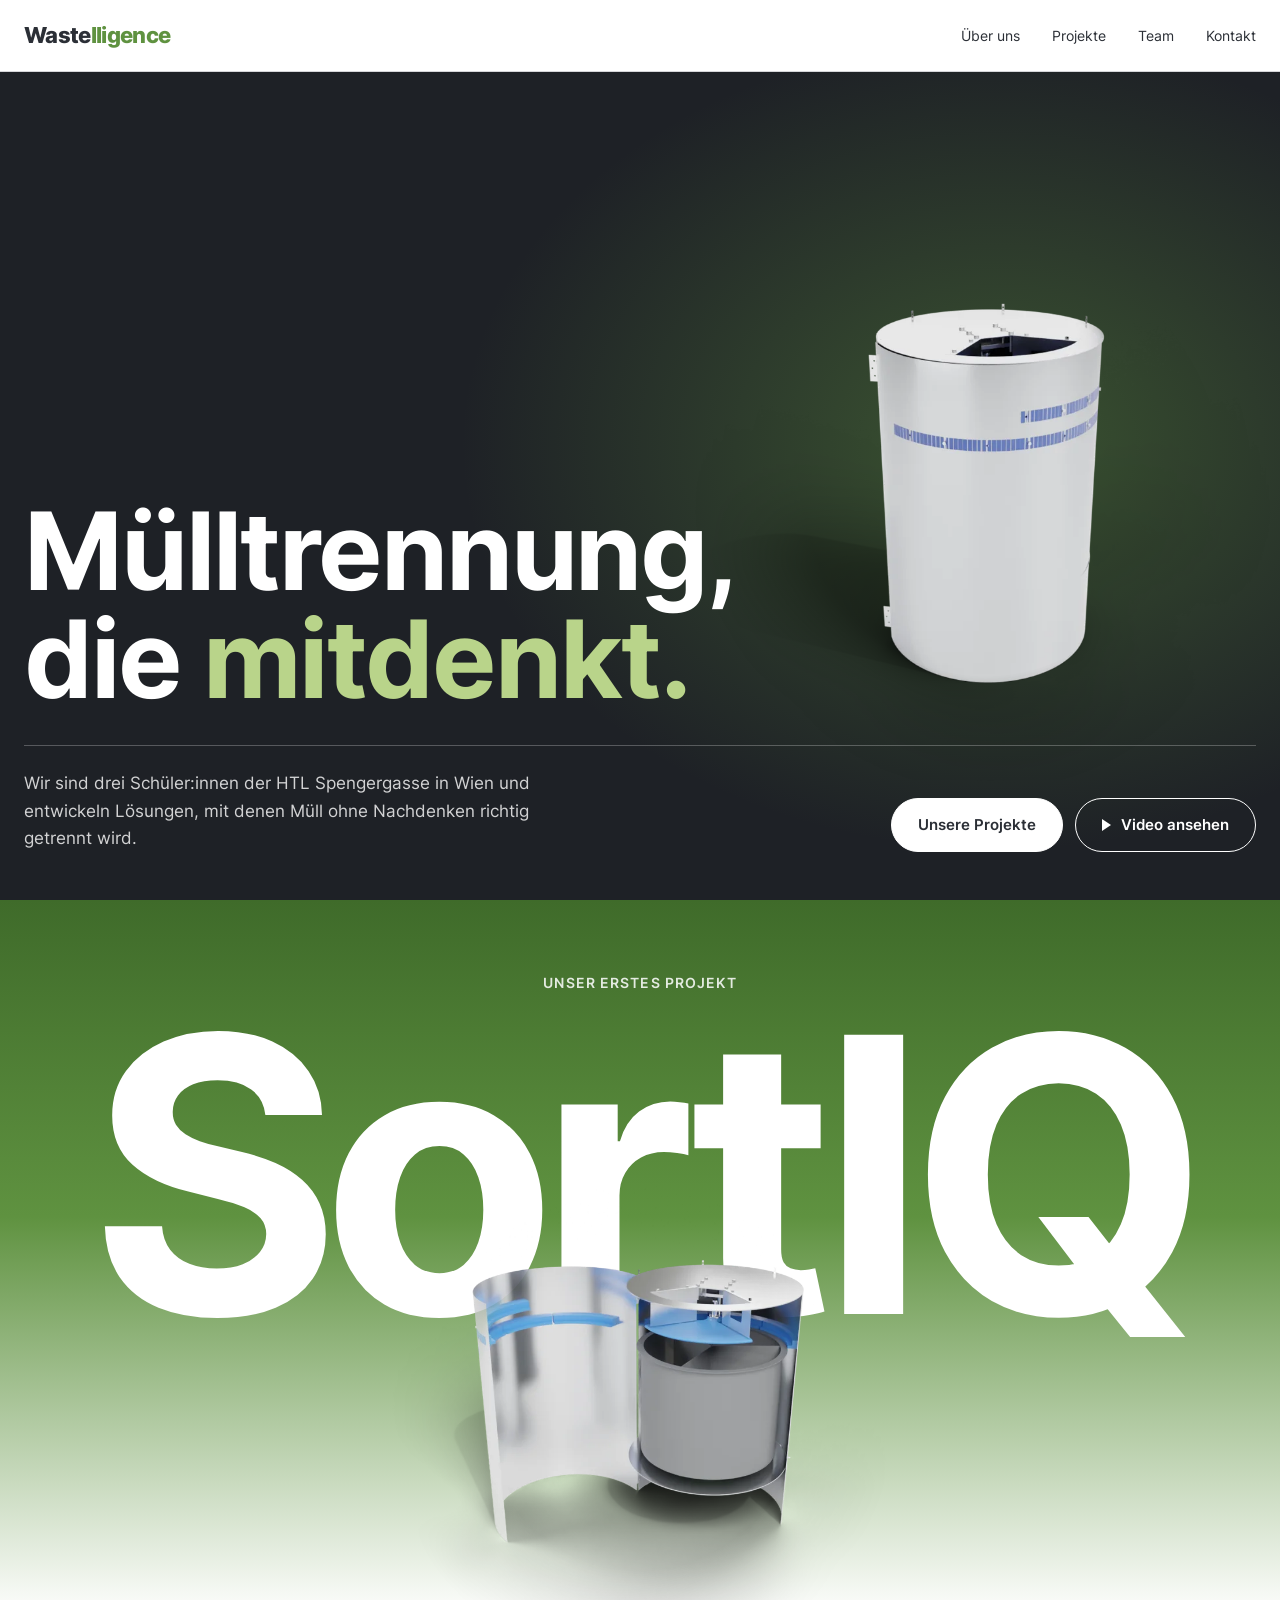
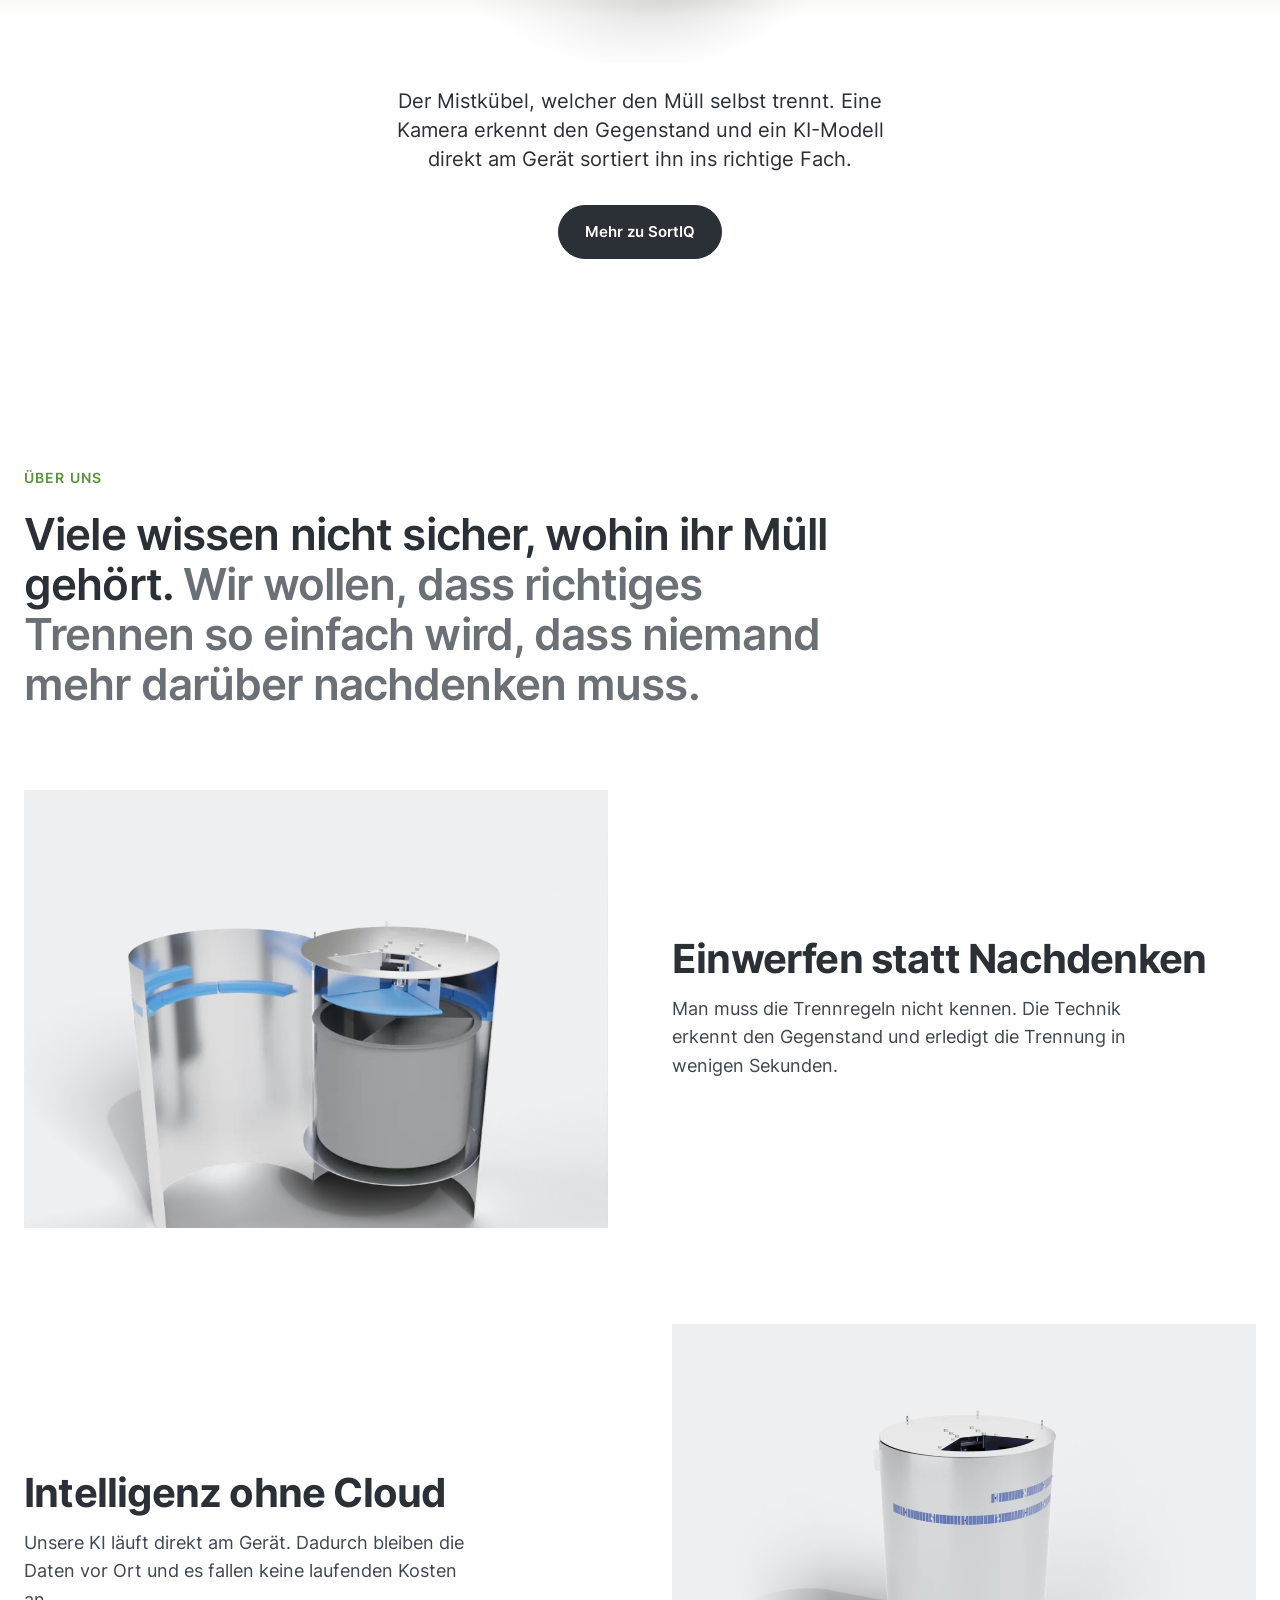
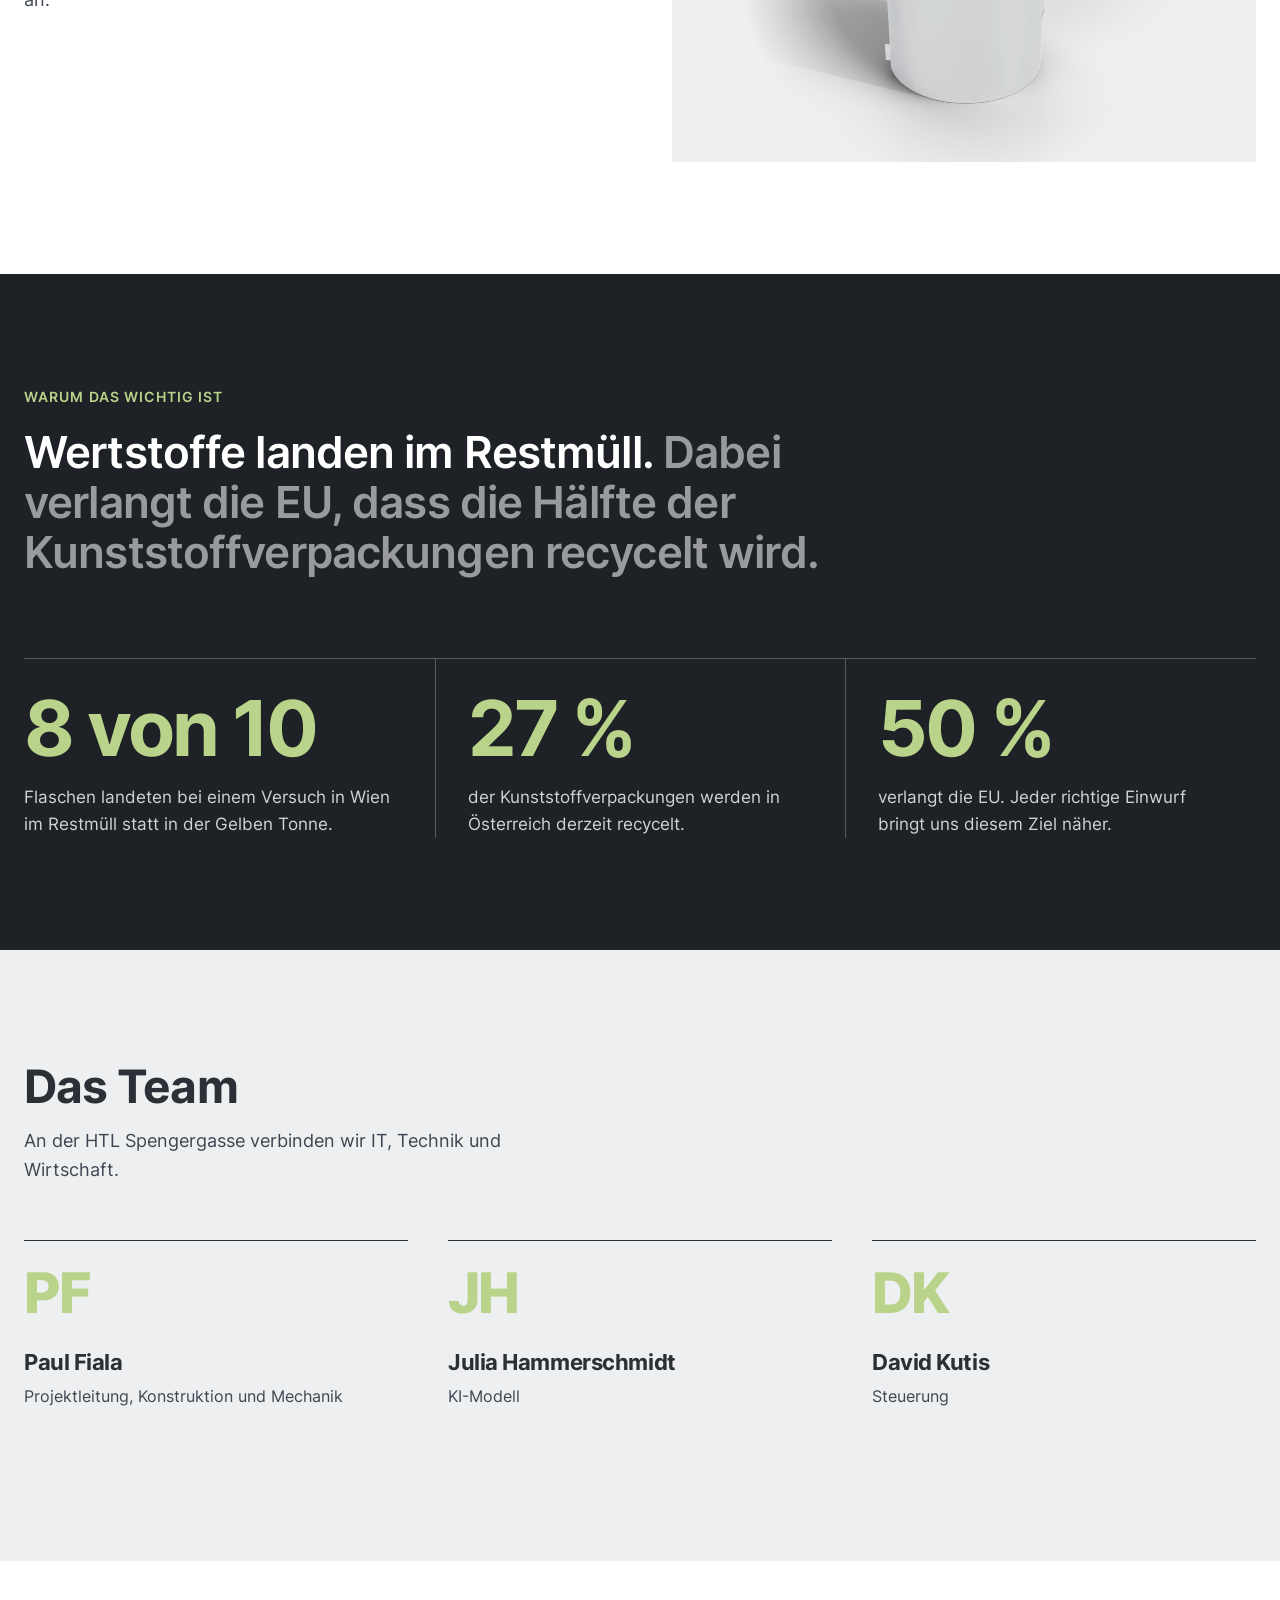
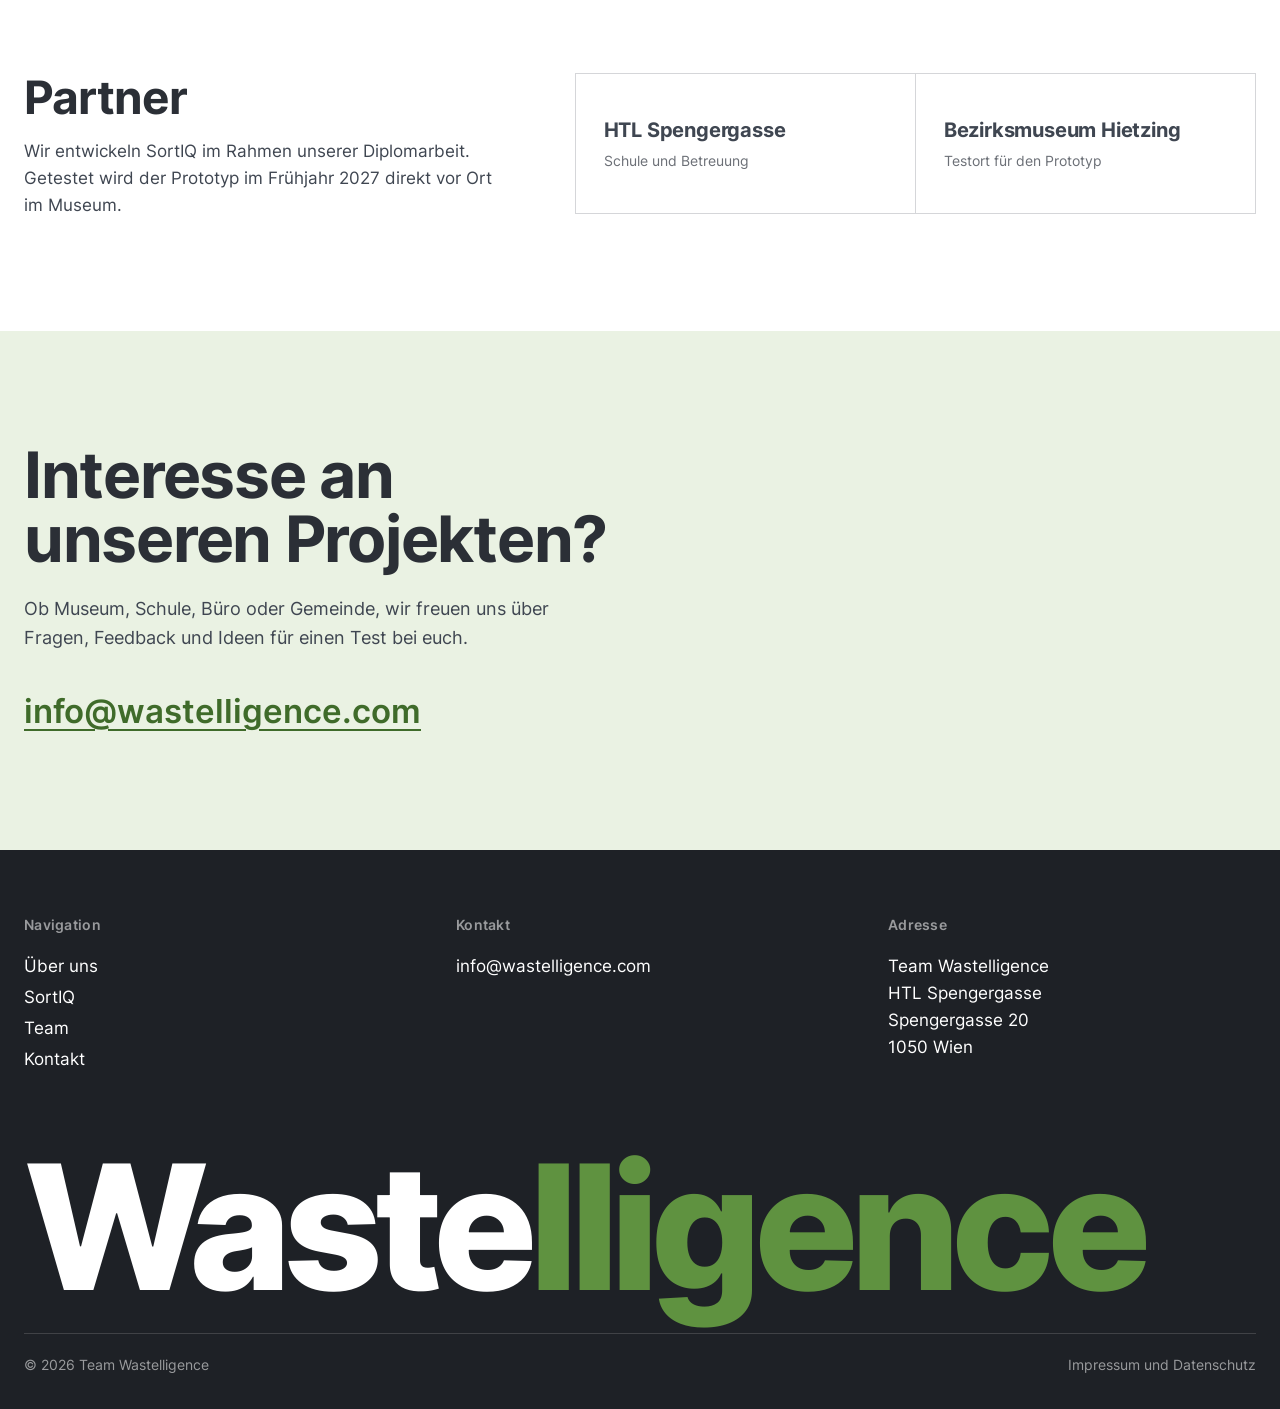
==== index.html @ 50bd589d "Webseite von Team Wastelligence" ====
<!doctype html>
<html lang="de-AT">
  <head>
    <meta charset="utf-8" />
    <meta name="viewport" content="width=device-width, initial-scale=1" />
    <title>Wastelligence – KI-unterstützte Mülltrennung aus Wien</title>
    <meta
      name="description"
      content="Team Wastelligence von der HTL Spengergasse in Wien entwickelt Lösungen, mit denen Müll ohne Nachdenken richtig getrennt wird. Unser erstes Projekt ist SortIQ, ein Mistkübel, welcher den Müll mit KI selbst trennt."
    />
    <link rel="canonical" href="https://wastelligence.com/" />
    <meta property="og:type" content="website" />
    <meta property="og:locale" content="de_AT" />
    <meta property="og:site_name" content="Wastelligence" />
    <meta property="og:url" content="https://wastelligence.com/" />
    <meta property="og:title" content="Wastelligence – Mülltrennung, die mitdenkt" />
    <meta
      property="og:description"
      content="Drei Schüler:innen der HTL Spengergasse entwickeln Lösungen für einfachere Mülltrennung."
    />
    <meta property="og:image" content="https://wastelligence.com/assets/sortiq-vorschau.jpg" />
    <meta name="twitter:card" content="summary_large_image" />
    <link rel="icon" href="assets/favicon-wastelligence.svg" type="image/svg+xml" />
    <link rel="apple-touch-icon" href="assets/apple-touch-icon.png" />
    <script type="application/ld+json">
      {
        "@context": "https://schema.org",
        "@graph": [
          {
            "@type": "Organization",
            "@id": "https://wastelligence.com/#organisation",
            "name": "Wastelligence",
            "alternateName": "Team Wastelligence",
            "url": "https://wastelligence.com/",
            "logo": "https://wastelligence.com/assets/wastelligence-logo.png",
            "email": "info@wastelligence.com",
            "description": "Team der HTL Spengergasse in Wien, das Lösungen für einfachere Mülltrennung entwickelt.",
            "member": [
              { "@type": "Person", "name": "Paul Fiala" },
              { "@type": "Person", "name": "Julia Hammerschmidt" },
              { "@type": "Person", "name": "David Kutis" }
            ],
            "parentOrganization": {
              "@type": "HighSchool",
              "name": "HTL Spengergasse",
              "address": {
                "@type": "PostalAddress",
                "streetAddress": "Spengergasse 20",
                "postalCode": "1050",
                "addressLocality": "Wien",
                "addressCountry": "AT"
              }
            }
          },
          {
            "@type": "WebSite",
            "@id": "https://wastelligence.com/#website",
            "url": "https://wastelligence.com/",
            "name": "Wastelligence",
            "inLanguage": "de-AT",
            "publisher": { "@id": "https://wastelligence.com/#organisation" }
          }
        ]
      }
    </script>
    <link rel="preload" href="assets/fonts/inter-latin-wght.woff2" as="font" type="font/woff2" crossorigin />
    <link rel="stylesheet" href="style.css" />
  </head>
  <body>
    <header class="kopf">
      <nav aria-label="Hauptnavigation">
        <a class="brand" href="index.html">Waste<span>lligence</span></a>
        <ul class="menue">
          <li><a href="index.html#ueber-uns">Über uns</a></li>
          <li class="has-sub">
            <a href="index.html#projekte">Projekte</a>
            <ul class="sub">
              <li><a href="sortiq.html">SortIQ</a></li>
            </ul>
          </li>
          <li><a href="index.html#team">Team</a></li>
          <li><a href="#kontakt">Kontakt</a></li>
        </ul>
      </nav>
    </header>

    <main>
      <section class="buehne">
        <img
          class="buehne-bild"
          src="assets/sortiq-geschlossen.webp"
          alt="Rendering von SortIQ, ein zylindrischer Mistkübel aus Blech"
          width="900"
          height="900"
        />
        <div class="buehne-inhalt">
          <h1>Mülltrennung, die <span>mitdenkt.</span></h1>
          <div class="buehne-fuss">
            <p>Wir sind drei Schüler:innen der HTL Spengergasse in Wien und entwickeln Lösungen, mit denen Müll ohne Nachdenken richtig getrennt wird.</p>
            <div class="aktionen">
              <a class="btn btn-hell" href="#projekte">Unsere Projekte</a>
              <a class="btn btn-rand" href="sortiq.html#video"><span class="play"></span>Video ansehen</a>
            </div>
          </div>
        </div>
      </section>

      <section id="projekte" class="produkt">
        <p class="produkt-label">Unser erstes Projekt</p>
        <h2 class="produkt-name">SortIQ</h2>
        <img
          class="produkt-bild"
          src="assets/sortiq-offen.webp"
          alt="Aufgeschnittenes Rendering von SortIQ mit drehbarem Behälter und Einwurfkammer"
          width="900"
          height="900"
          loading="lazy"
        />
        <p class="produkt-text">Der Mistkübel, welcher den Müll selbst trennt. Eine Kamera erkennt den Gegenstand und ein KI-Modell direkt am Gerät sortiert ihn ins richtige Fach.</p>
        <div class="aktionen">
          <a class="btn btn-dunkel" href="sortiq.html">Mehr zu SortIQ</a>
        </div>
      </section>

      <section id="ueber-uns" class="abschnitt">
        <p class="kicker">Über uns</p>
        <p class="leitsatz">Viele wissen nicht sicher, wohin ihr Müll gehört. <span>Wir wollen, dass richtiges Trennen so einfach wird, dass niemand mehr darüber nachdenken muss.</span></p>
        <div class="paare">
          <div class="paar">
            <figure>
              <video src="assets/einwurf-ablauf.mp4" autoplay muted loop playsinline preload="metadata" poster="assets/sortiq-offen.webp" aria-label="Animation des Einwurfs in SortIQ"></video>
            </figure>
            <div>
              <h3>Einwerfen statt Nachdenken</h3>
              <p>Man muss die Trennregeln nicht kennen. Die Technik erkennt den Gegenstand und erledigt die Trennung in wenigen Sekunden.</p>
            </div>
          </div>
          <div class="paar umgekehrt">
            <figure>
              <img src="assets/sortiq-geschlossen.webp" alt="Rendering von SortIQ von außen" width="900" height="900" loading="lazy" />
            </figure>
            <div>
              <h3>Intelligenz ohne Cloud</h3>
              <p>Unsere KI läuft direkt am Gerät. Dadurch bleiben die Daten vor Ort und es fallen keine laufenden Kosten an.</p>
            </div>
          </div>
        </div>
      </section>

      <section class="abschnitt dunkel">
        <p class="kicker">Warum das wichtig ist</p>
        <p class="leitsatz">Wertstoffe landen im Restmüll. <span>Dabei verlangt die EU, dass die Hälfte der Kunststoffverpackungen recycelt wird.</span></p>
        <div class="zahlen">
          <div class="zahl"><b>8 von 10</b><span>Flaschen landeten bei einem Versuch in Wien im Restmüll statt in der Gelben Tonne.</span></div>
          <div class="zahl"><b>27 %</b><span>der Kunststoffverpackungen werden in Österreich derzeit recycelt.</span></div>
          <div class="zahl"><b>50 %</b><span>verlangt die EU. Jeder richtige Einwurf bringt uns diesem Ziel näher.</span></div>
        </div>
      </section>

      <section id="team" class="abschnitt grau">
        <h2 class="titel">Das Team</h2>
        <p class="einleitung">An der HTL Spengergasse verbinden wir IT, Technik und Wirtschaft.</p>
        <div class="raster">
          <div class="person"><span class="initialen">PF</span><h3>Paul Fiala</h3><p>Projektleitung, Konstruktion und Mechanik</p></div>
          <div class="person"><span class="initialen">JH</span><h3>Julia Hammerschmidt</h3><p>KI-Modell</p></div>
          <div class="person"><span class="initialen">DK</span><h3>David Kutis</h3><p>Steuerung</p></div>
        </div>
      </section>

      <section class="abschnitt">
        <div class="partner">
          <div>
            <h2 class="titel">Partner</h2>
            <p>Wir entwickeln SortIQ im Rahmen unserer Diplomarbeit. Getestet wird der Prototyp im Frühjahr 2027 direkt vor Ort im Museum.</p>
          </div>
          <ul class="partner-liste">
            <li>HTL Spengergasse<small>Schule und Betreuung</small></li>
            <li>Bezirksmuseum Hietzing<small>Testort für den Prototyp</small></li>
          </ul>
        </div>
      </section>

      <section id="kontakt" class="kontakt">
        <h2>Interesse an unseren Projekten?</h2>
        <p>Ob Museum, Schule, Büro oder Gemeinde, wir freuen uns über Fragen, Feedback und Ideen für einen Test bei euch.</p>
        <a class="mail-gross" href="mailto:info@wastelligence.com">info@wastelligence.com</a>
      </section>
    </main>

    <footer class="fuss">
      <div class="fuss-spalten">
        <div>
          <h2>Navigation</h2>
          <ul>
            <li><a href="index.html#ueber-uns">Über uns</a></li>
            <li><a href="sortiq.html">SortIQ</a></li>
            <li><a href="index.html#team">Team</a></li>
            <li><a href="index.html#kontakt">Kontakt</a></li>
          </ul>
        </div>
        <div>
          <h2>Kontakt</h2>
          <ul>
            <li><a href="mailto:info@wastelligence.com">info@wastelligence.com</a></li>
          </ul>
        </div>
        <div>
          <h2>Adresse</h2>
          <address>Team Wastelligence<br />HTL Spengergasse<br />Spengergasse 20<br />1050 Wien</address>
        </div>
      </div>
      <p class="fuss-marke" aria-hidden="true">Waste<span>lligence</span></p>
      <div class="fuss-unten">
        <span>© 2026 Team Wastelligence</span>
        <a href="impressum.html">Impressum und Datenschutz</a>
      </div>
    </footer>
  </body>
</html>
---- style.css ----
/* Wastelligence – Design angelehnt an große, ruhige Produktseiten
   Farben laut Farbpalette Diplomprojekt BM Hietzing */

@font-face {
  font-family: "Inter";
  src: url("assets/fonts/inter-latin-wght.woff2") format("woff2");
  font-weight: 100 900;
  font-style: normal;
  font-display: swap;
}

:root {
  --dunkelgruen: #3F6B2A;
  --hauptgruen: #5F9240;
  --mittelgruen: #8DB048;
  --hellgruen: #B9D48A;
  --gruenhauch: #EAF2E3;
  --anthrazit: #2B2F36;
  --nacht: #1E2126;
  --schiefer: #3F4651;
  --grau: #6B6F76;
  --hellgrau: #D5D6D9;
  --nebel: #EEEFF1;
  --weiss: #FFFFFF;
  --rand: max(24px, calc((100% - 1280px) / 2));
  --kopf: 72px;
}

* { box-sizing: border-box; }
html { scroll-behavior: smooth; scroll-padding-top: var(--kopf); }

body {
  margin: 0;
  font-family: "Inter", "Segoe UI", system-ui, -apple-system, Roboto, Arial, sans-serif;
  color: var(--anthrazit);
  background: var(--weiss);
  font-size: 17px;
  line-height: 1.6;
  -webkit-font-smoothing: antialiased;
}

img, video { max-width: 100%; height: auto; display: block; }
a { color: inherit; }
h1, h2, h3 { font-weight: 700; letter-spacing: -0.02em; text-wrap: balance; }

/* ---------- Kopfzeile ---------- */
.kopf {
  position: fixed; top: 0; left: 0; right: 0; z-index: 20;
  height: var(--kopf);
  background: var(--weiss);
  border-bottom: 1px solid var(--hellgrau);
}
.kopf nav { height: 100%; padding: 0 var(--rand); display: flex; align-items: center; justify-content: space-between; gap: 24px; }
.brand { font-size: 22px; font-weight: 800; letter-spacing: -0.03em; text-decoration: none; color: var(--anthrazit); }
.brand span { color: var(--hauptgruen); }
.menue { display: flex; gap: 32px; list-style: none; margin: 0; padding: 0; }
.menue a { font-size: 14px; text-decoration: none; color: var(--anthrazit); transition: opacity .15s; }
.menue a:hover { opacity: .6; }
.menue a[aria-current] { color: var(--hauptgruen); font-weight: 600; }
.has-sub { position: relative; }
.sub {
  display: none; position: absolute; top: 100%; left: -18px; min-width: 180px;
  list-style: none; margin: 0; padding: 14px 0 8px;
}
.sub::before { content: ""; position: absolute; inset: 8px 0 0; background: var(--weiss); border: 1px solid var(--hellgrau); z-index: -1; }
.sub a { display: block; padding: 8px 18px; }
.has-sub:hover .sub, .has-sub:focus-within .sub { display: block; }

main { padding-top: var(--kopf); }

/* ---------- Buttons ---------- */
.btn {
  display: inline-flex; align-items: center; gap: 10px;
  padding: 14px 26px; font-size: 15px; font-weight: 600;
  text-decoration: none; border: 1px solid currentColor; border-radius: 999px;
  transition: background .15s, color .15s;
}
.btn-hell { background: var(--weiss); color: var(--anthrazit); border-color: var(--weiss); }
.btn-hell:hover { background: var(--gruenhauch); border-color: var(--gruenhauch); }
.btn-rand { color: var(--weiss); }
.btn-rand:hover { background: rgba(255, 255, 255, .1); }
.btn-dunkel { background: var(--anthrazit); color: var(--weiss); border-color: var(--anthrazit); }
.btn-dunkel:hover { background: var(--hauptgruen); border-color: var(--hauptgruen); }
.btn-gruen-rand { color: var(--anthrazit); border-color: var(--anthrazit); }
.btn-gruen-rand:hover { background: var(--anthrazit); color: var(--weiss); }
.play { width: 0; height: 0; border-left: 9px solid currentColor; border-top: 6px solid transparent; border-bottom: 6px solid transparent; }

/* Renderings haben einen halbtransparenten Boden, Ränder sanft ausblenden */
.buehne-bild, .produkt-bild, .paar figure img {
  -webkit-mask-image: radial-gradient(ellipse 50% 52% at 50% 50%, #000 62%, transparent 100%);
  mask-image: radial-gradient(ellipse 50% 52% at 50% 50%, #000 62%, transparent 100%);
}

/* ---------- Bühne (dunkler Einstieg) ---------- */
.buehne {
  position: relative; overflow: hidden;
  min-height: min(calc(100svh - var(--kopf)), 880px);
  background:
    radial-gradient(ellipse 60% 70% at 78% 45%, rgba(95, 146, 64, .45) 0%, rgba(95, 146, 64, 0) 70%),
    var(--nacht);
  color: var(--weiss);
  display: grid; grid-template-columns: 1fr; align-items: end;
  padding: 120px var(--rand) 48px;
}
.buehne-bild {
  position: absolute; right: max(0px, calc(var(--rand) - 40px)); top: 50%; transform: translateY(-50%);
  width: min(46vw, 640px);
}
.buehne-inhalt { position: relative; z-index: 1; display: grid; gap: 32px; }
.buehne h1 { margin: 0; font-size: clamp(44px, 8.4vw, 124px); line-height: 1; max-width: 11ch; }
.buehne h1 span { color: var(--hellgruen); }
.buehne-fuss {
  display: flex; justify-content: space-between; align-items: end; gap: 24px; flex-wrap: wrap;
  border-top: 1px solid rgba(255, 255, 255, .25); padding-top: 24px;
}
.buehne-fuss p { margin: 0; max-width: 46ch; color: rgba(255, 255, 255, .8); }
.aktionen { display: flex; gap: 12px; flex-wrap: wrap; }

/* ---------- Produktbühne mit riesigem Namen ---------- */
.produkt {
  background: linear-gradient(180deg, var(--dunkelgruen) 0%, var(--hauptgruen) 30%, var(--weiss) 68%);
  padding: 72px var(--rand) 96px; text-align: center; overflow: hidden;
}
.produkt-label { margin: 0 0 8px; font-size: 14px; font-weight: 600; letter-spacing: .08em; text-transform: uppercase; color: rgba(255, 255, 255, .85); }
.produkt-name {
  margin: 0; font-size: clamp(80px, 30vw, 440px); line-height: .9; letter-spacing: -0.05em;
  color: var(--weiss); white-space: nowrap; user-select: none;
}
.produkt-bild { width: min(70vw, 520px); margin: clamp(-220px, -16vw, -60px) auto 0; position: relative; }
.produkt-text { max-width: 40ch; margin: 24px auto 32px; font-size: clamp(19px, 1.6vw, 24px); line-height: 1.4; color: var(--anthrazit); }

/* ---------- Abschnitte ---------- */
.abschnitt { padding: 112px var(--rand); }
.abschnitt.grau { background: var(--nebel); }
.abschnitt.dunkel { background: var(--nacht); color: var(--weiss); }
.kicker { margin: 0 0 20px; font-size: 14px; font-weight: 600; letter-spacing: .08em; text-transform: uppercase; color: var(--hauptgruen); }
.dunkel .kicker { color: var(--hellgruen); }
.leitsatz { margin: 0 0 80px; font-size: clamp(28px, 3.4vw, 48px); line-height: 1.15; font-weight: 600; letter-spacing: -0.02em; max-width: 28ch; }
.leitsatz span { color: var(--grau); }
.dunkel .leitsatz span { color: rgba(255, 255, 255, .55); }
h2.titel { margin: 0 0 16px; font-size: clamp(32px, 3.6vw, 52px); line-height: 1.05; }
.einleitung { margin: 0 0 56px; max-width: 52ch; color: var(--schiefer); font-size: 18px; }

/* Bild-Text-Paare */
.paare { display: grid; gap: 96px; }
.paar { display: grid; grid-template-columns: 1fr 1fr; gap: 64px; align-items: center; }
.paar.umgekehrt > :first-child { order: 2; }
.paar figure { margin: 0; background: var(--nebel); aspect-ratio: 4 / 3; display: grid; place-items: center; overflow: hidden; }
.paar figure img { width: 78%; }
.paar figure video { width: 100%; height: 100%; object-fit: cover; }
.paar h3 { margin: 0 0 14px; font-size: clamp(28px, 2.5vw + .5rem, 40px); line-height: 1.1; }
.paar p { margin: 0; color: var(--schiefer); font-size: 18px; max-width: 42ch; }

/* Zahlen */
.zahlen { display: grid; grid-template-columns: repeat(3, 1fr); border-top: 1px solid rgba(255, 255, 255, .25); }
.zahl { padding: 32px 32px 0 0; }
.zahl + .zahl { padding-left: 32px; border-left: 1px solid rgba(255, 255, 255, .25); }
.zahl b { display: block; font-size: clamp(48px, 6vw, 88px); line-height: 1; letter-spacing: -0.04em; color: var(--hellgruen); margin-bottom: 16px; }
.zahl span { color: rgba(255, 255, 255, .8); }

/* Raster mit Trennlinien (Team, Vorteile, Schritte) */
.raster { display: grid; grid-template-columns: repeat(3, 1fr); gap: 0 40px; }
.raster.vier { grid-template-columns: repeat(4, 1fr); }
.raster > div { border-top: 1px solid var(--anthrazit); padding: 24px 0 40px; }
.raster h3 { margin: 0 0 8px; font-size: 22px; line-height: 1.2; }
.raster p { margin: 0; color: var(--schiefer); font-size: 16px; }
.nummer { display: block; font-size: 14px; font-weight: 600; color: var(--hauptgruen); margin-bottom: 40px; }
.person .initialen { display: block; font-size: 56px; font-weight: 800; letter-spacing: -0.04em; color: var(--hellgruen); line-height: 1; margin-bottom: 28px; }

/* Partner */
.partner { display: grid; grid-template-columns: 1fr 1.4fr; gap: 64px; align-items: start; }
.partner p { margin: 0; color: var(--schiefer); }
.partner-liste { display: grid; grid-template-columns: 1fr 1fr; gap: 1px; background: var(--hellgrau); border: 1px solid var(--hellgrau); list-style: none; margin: 0; padding: 0; }
.partner-liste li { background: var(--weiss); padding: 40px 28px; font-size: 20px; font-weight: 700; letter-spacing: -0.01em; color: var(--schiefer); }
.partner-liste small { display: block; font-size: 14px; font-weight: 400; color: var(--grau); margin-top: 4px; letter-spacing: 0; }

/* Video groß */
.video-gross { padding: 0 var(--rand) 112px; }
.video-gross video { width: 100%; background: var(--weiss); }
.video-gross figcaption { margin-top: 12px; font-size: 14px; color: var(--grau); }

/* Zeitleiste */
.zeitleiste { list-style: none; margin: 0; padding: 0; display: grid; grid-template-columns: repeat(5, 1fr); gap: 0 24px; }
.zeitleiste li { border-top: 3px solid var(--hellgrau); padding-top: 20px; }
.zeitleiste li.fertig { border-color: var(--hauptgruen); }
.zeitleiste li.jetzt { border-color: var(--mittelgruen); }
.zeitleiste b { display: block; font-size: 17px; line-height: 1.3; margin-bottom: 6px; }
.zeitleiste span { font-size: 14px; color: var(--grau); }

/* Kontakt */
.kontakt { padding: 112px var(--rand); background: var(--gruenhauch); }
.kontakt h2 { margin: 0 0 24px; font-size: clamp(36px, 5vw, 72px); line-height: 1; max-width: 16ch; }
.kontakt p { margin: 0 0 32px; color: var(--schiefer); max-width: 48ch; font-size: 18px; }
.mail-gross { font-size: clamp(22px, 2.6vw, 36px); font-weight: 600; color: var(--dunkelgruen); text-decoration-thickness: 2px; text-underline-offset: 6px; }
.mail-gross:hover { color: var(--hauptgruen); }

/* ---------- Fußzeile ---------- */
.fuss { background: var(--nacht); color: var(--weiss); padding: 64px var(--rand) 32px; }
.fuss-spalten { display: grid; grid-template-columns: repeat(3, 1fr); gap: 48px 64px; }
.fuss h2 { margin: 0 0 16px; font-size: 14px; font-weight: 600; letter-spacing: .02em; color: rgba(255, 255, 255, .55); }
.fuss ul { list-style: none; margin: 0; padding: 0; display: grid; gap: 4px; }
.fuss a { text-decoration: none; }
.fuss a:hover { color: var(--hellgruen); }
.fuss address { font-style: normal; }
.fuss-marke { margin: 80px 0 0; font-size: clamp(56px, 13.6vw, 196px); font-weight: 800; letter-spacing: -0.05em; line-height: .85; white-space: nowrap; }
.fuss-marke span { color: var(--hauptgruen); }
.fuss-unten { margin-top: 32px; padding-top: 20px; border-top: 1px solid rgba(255, 255, 255, .15); display: flex; justify-content: space-between; gap: 16px; flex-wrap: wrap; font-size: 14px; color: rgba(255, 255, 255, .55); }

/* ---------- Rechtliches ---------- */
.legal { padding: 64px var(--rand) 112px; max-width: calc(760px + 2 * var(--rand)); }
.legal h1 { font-size: clamp(36px, 5vw, 64px); line-height: 1; margin: 32px 0 40px; }
.legal h2 { font-size: 22px; margin: 40px 0 8px; }
.legal a { color: var(--dunkelgruen); }

/* ---------- Kleine Bildschirme ---------- */
@media (max-width: 960px) {
  .buehne { padding-top: 32px; align-items: start; }
  .buehne-bild { position: relative; right: auto; top: auto; transform: none; width: min(80vw, 420px); margin: 0 auto 8px; }
  .paar, .partner { grid-template-columns: 1fr; gap: 28px; }
  .paar.umgekehrt > :first-child { order: 0; }
  .paare { gap: 72px; }
  .raster, .raster.vier { grid-template-columns: 1fr 1fr; }
  .zeitleiste { grid-template-columns: 1fr; gap: 20px; }
  .fuss-spalten { grid-template-columns: 1fr 1fr; }
  .abschnitt, .kontakt { padding-top: 80px; padding-bottom: 80px; }
  .menue { gap: 20px; }
  .sub { display: none !important; }
}
@media (max-width: 600px) {
  .menue li:first-child, .menue li:nth-child(3) { display: none; }
  .zahlen { grid-template-columns: 1fr; }
  .zahl, .zahl + .zahl { padding: 28px 0; border-left: 0; }
  .zahl + .zahl { border-top: 1px solid rgba(255, 255, 255, .25); }
  .raster, .raster.vier { grid-template-columns: 1fr; }
  .partner-liste { grid-template-columns: 1fr; }
  .fuss-spalten { grid-template-columns: 1fr; }
  .leitsatz { margin-bottom: 56px; }
}

.produkt .aktionen { justify-content: center; }
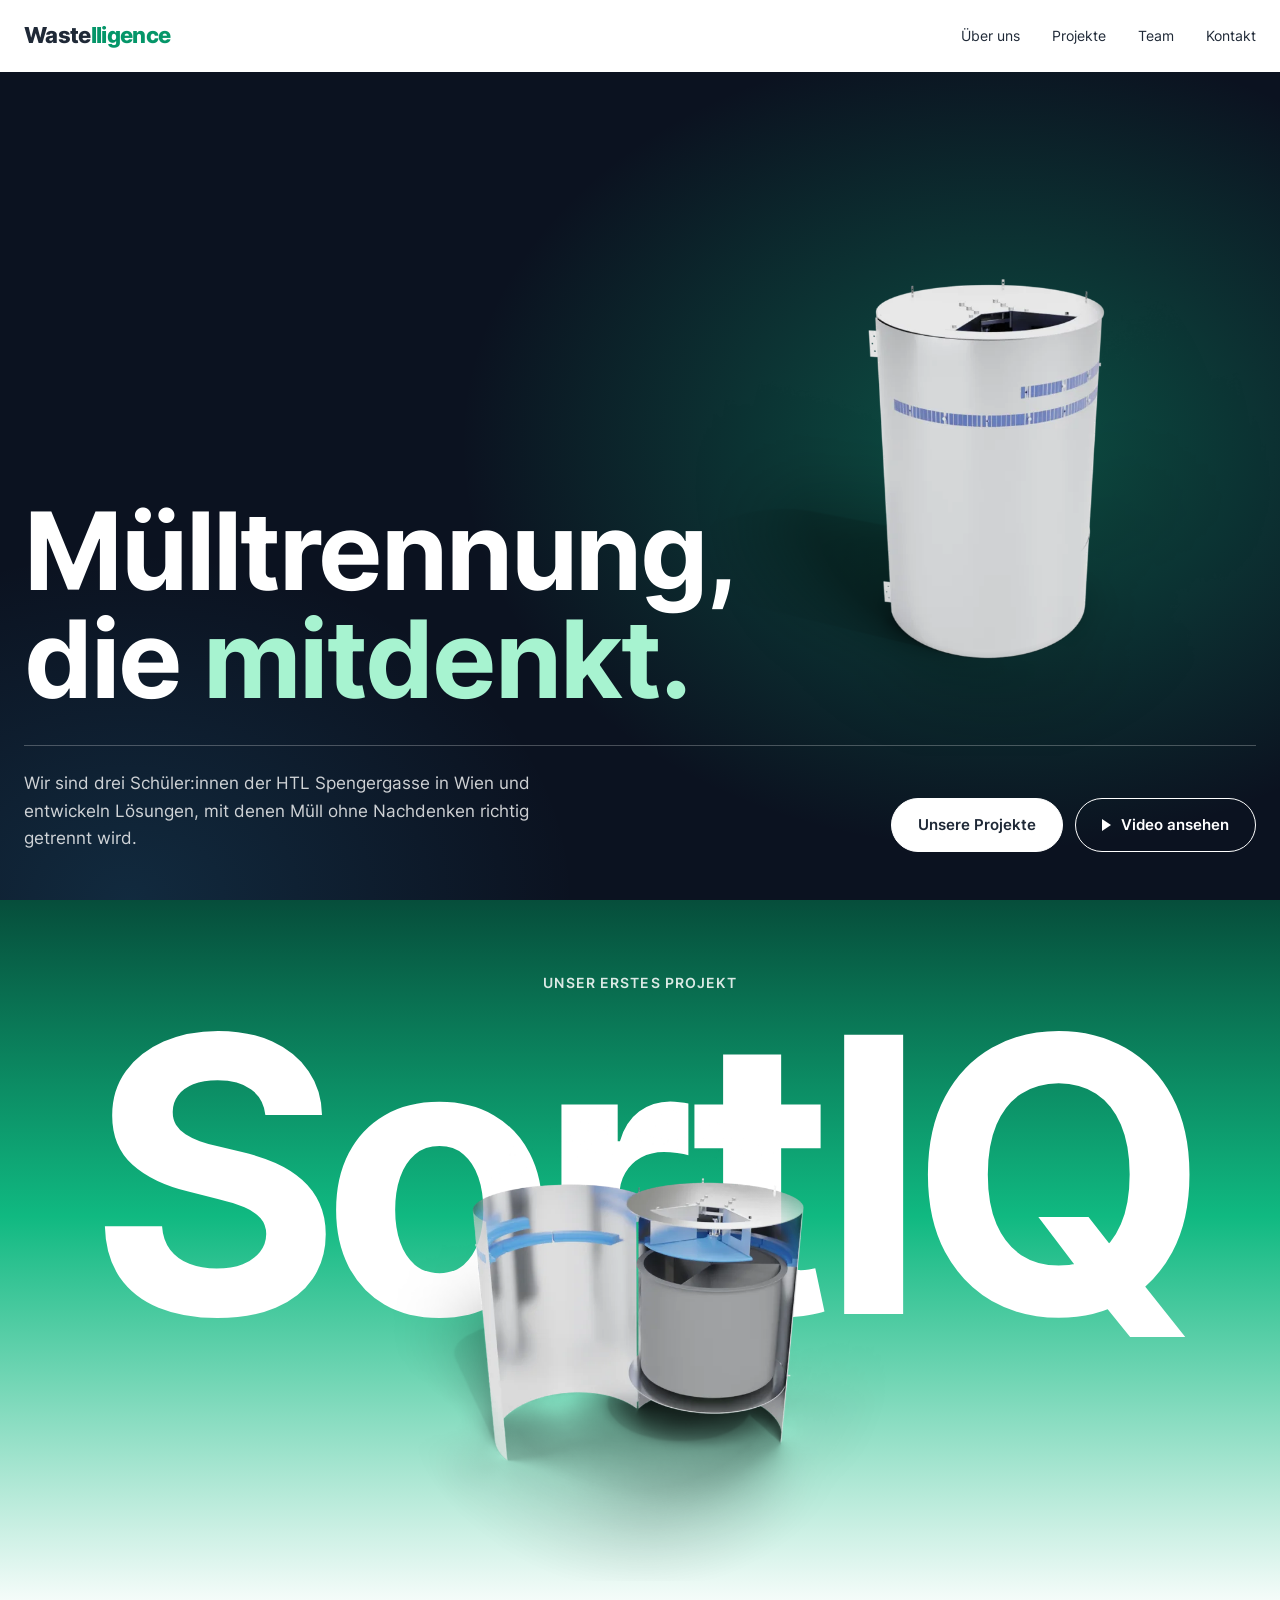
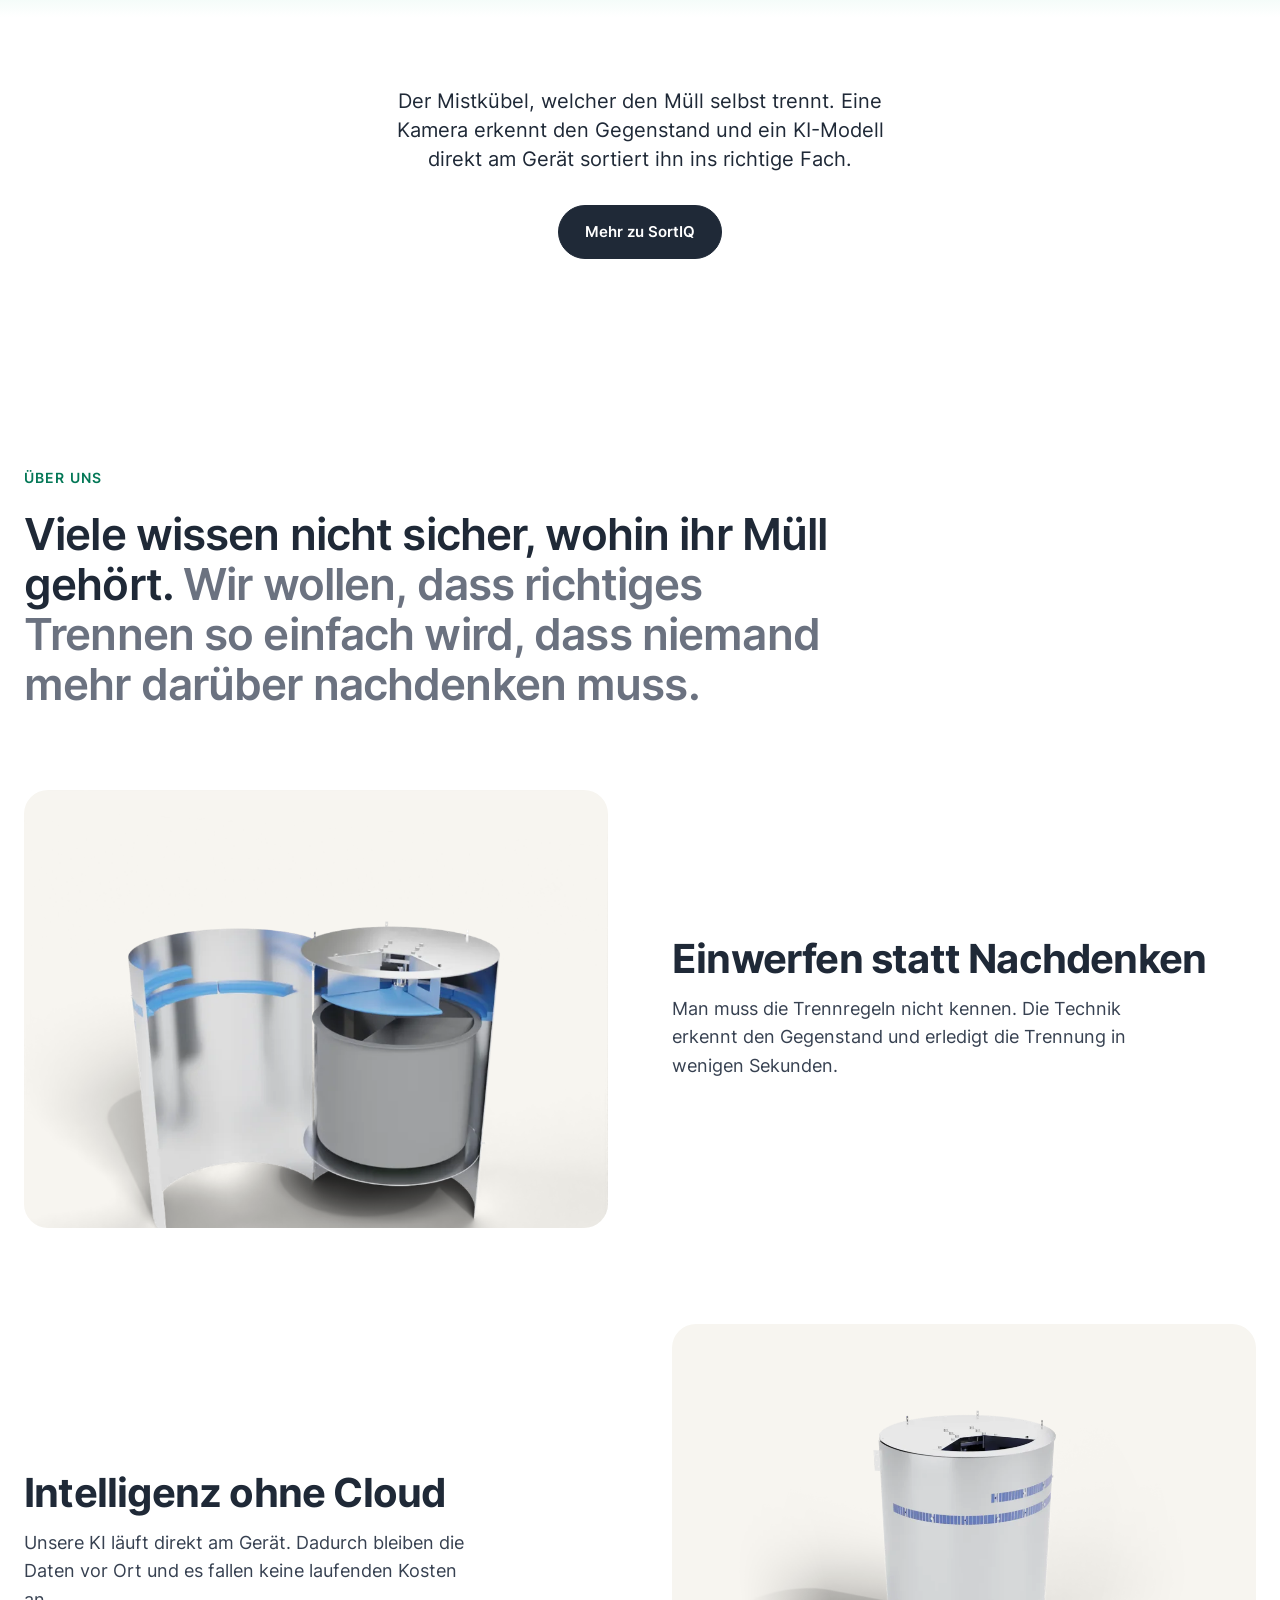
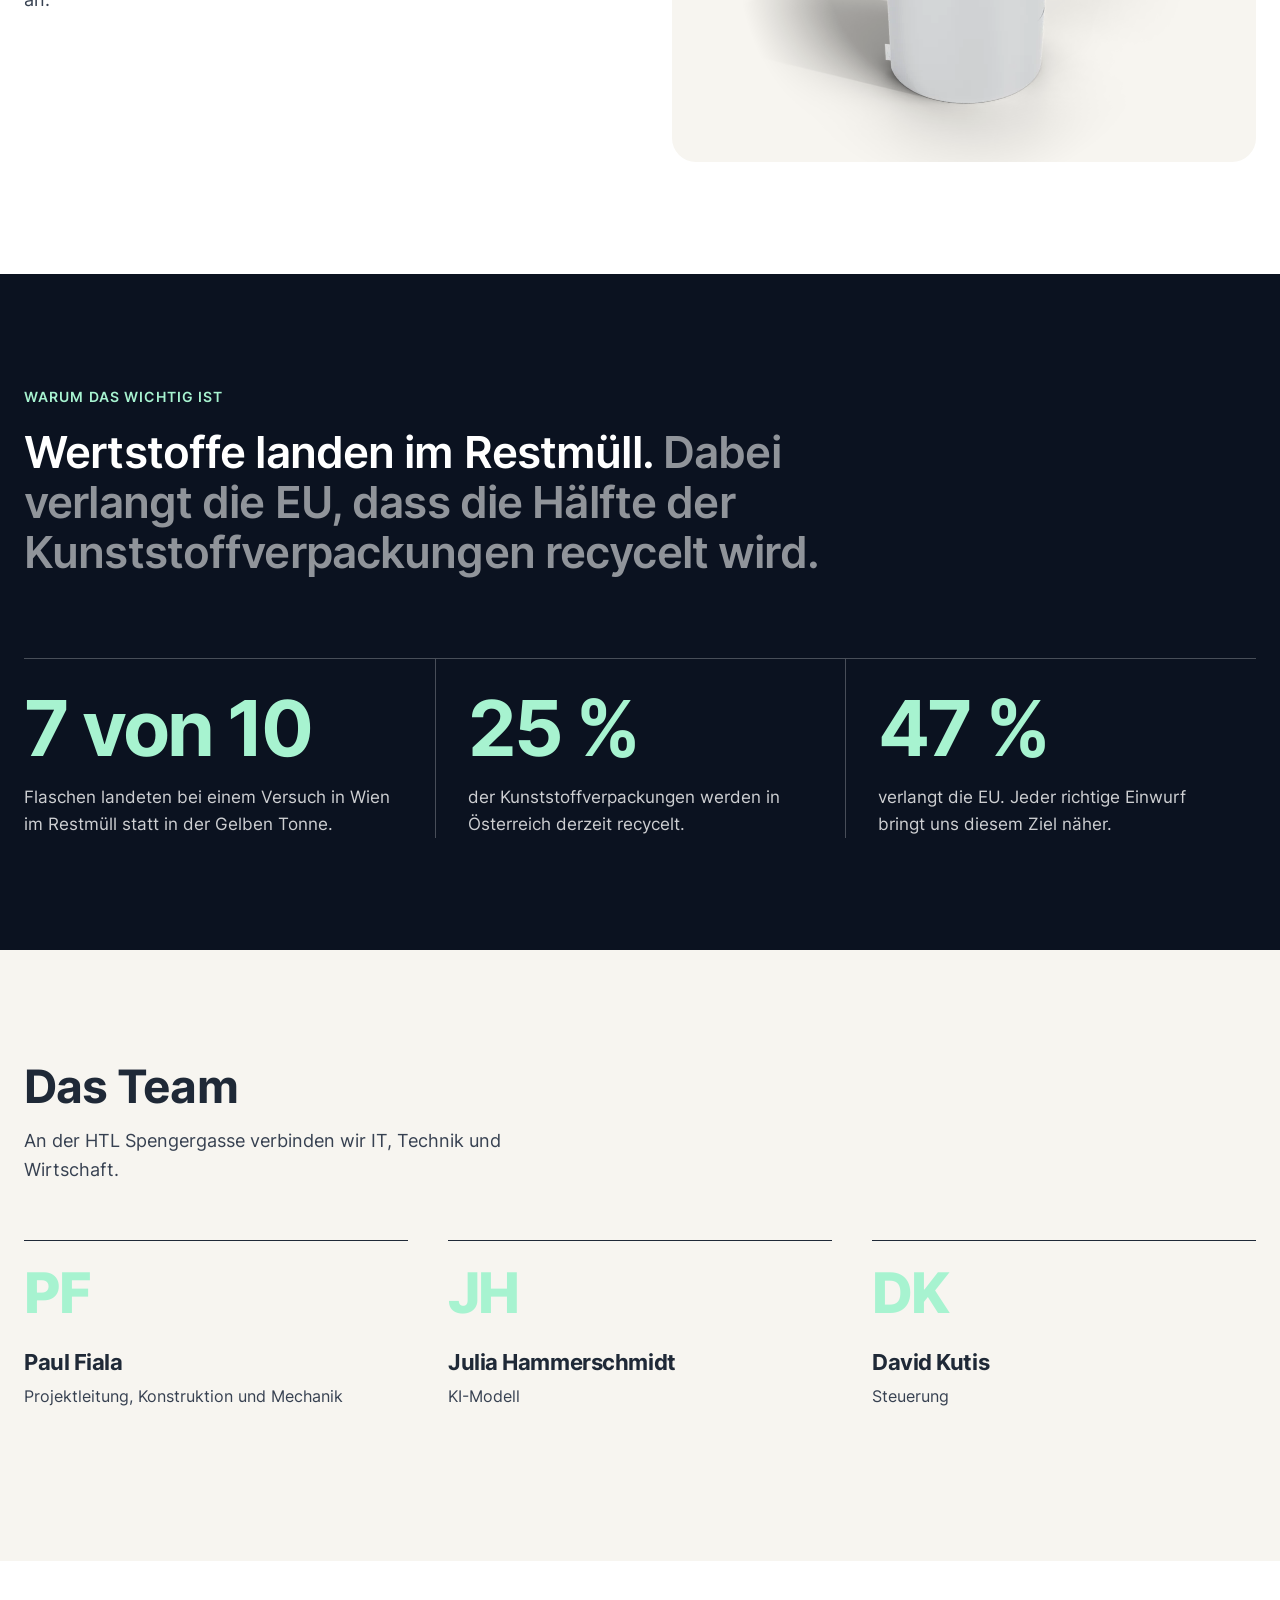
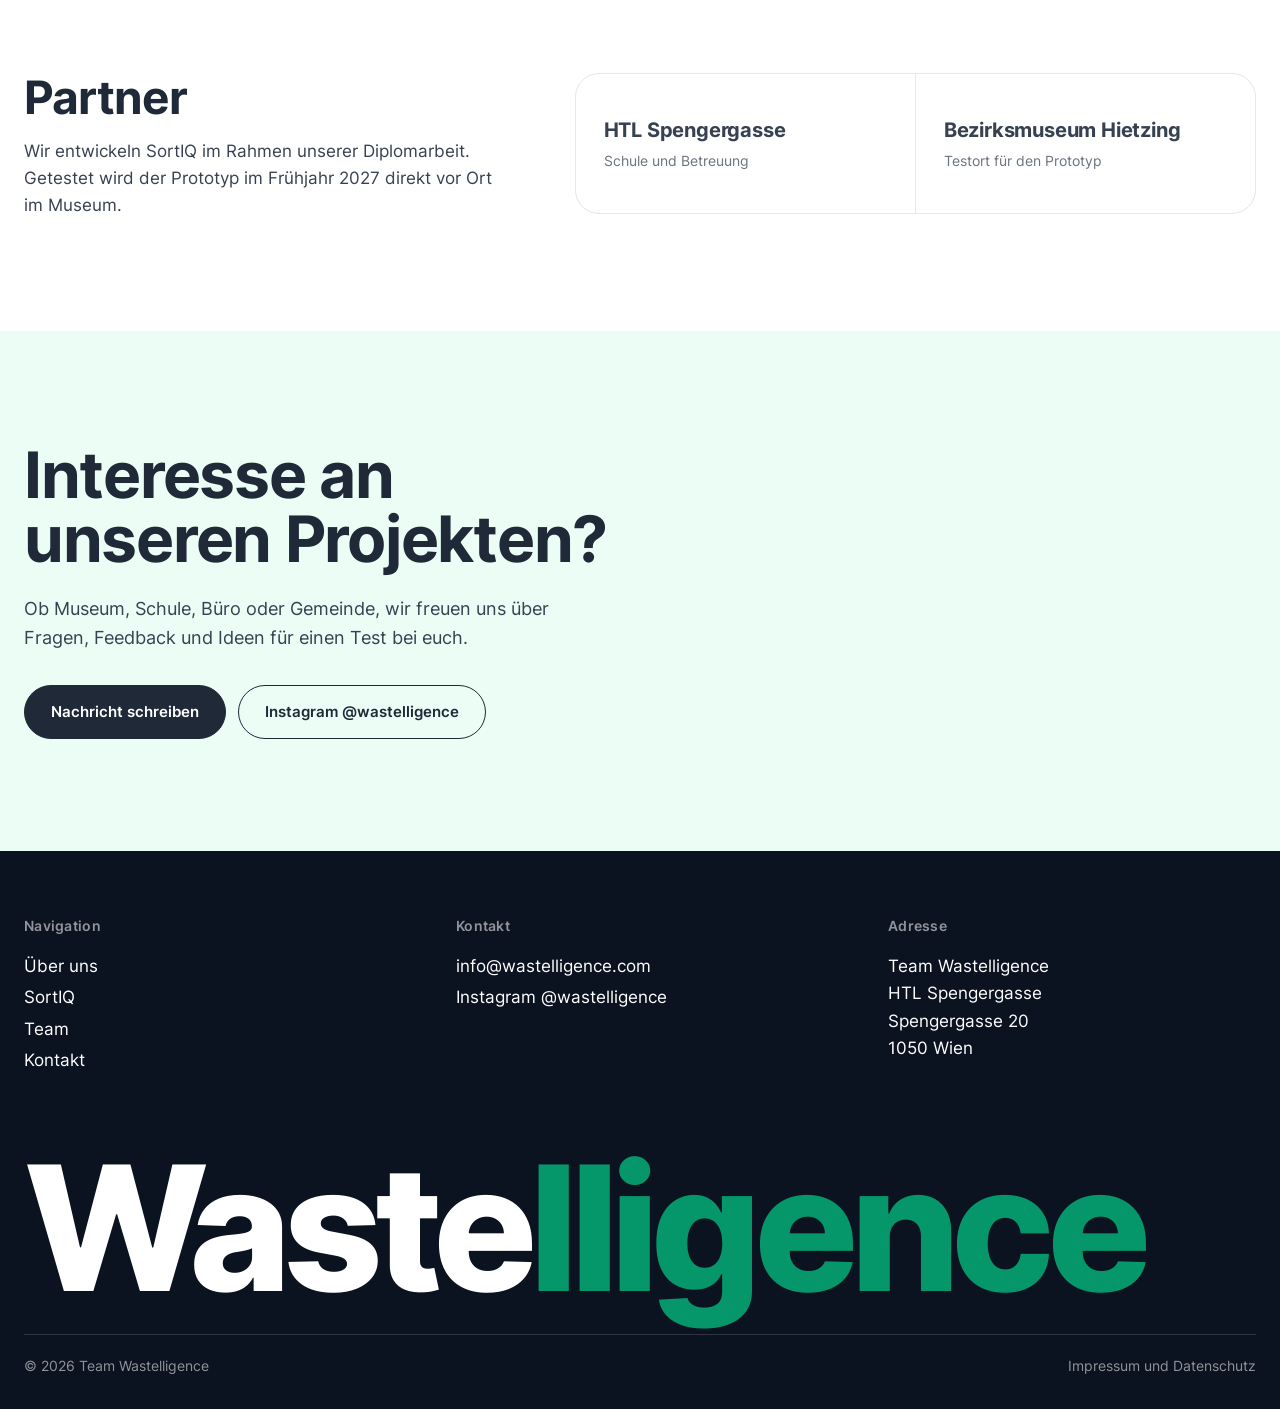
==== commit 5a1b6495: "Kontaktseite, neue Farbpalette und Scroll-Animationen - Neue Seite kontakt.html mit Kontaktformular " ====
--- a/index.html
+++ b/index.html
@@ -65,6 +65,7 @@
     </script>
     <link rel="preload" href="assets/fonts/inter-latin-wght.woff2" as="font" type="font/woff2" crossorigin />
     <link rel="stylesheet" href="style.css" />
+    <script src="main.js" defer></script>
   </head>
   <body>
     <header class="kopf">
@@ -79,7 +80,7 @@
             </ul>
           </li>
           <li><a href="index.html#team">Team</a></li>
-          <li><a href="#kontakt">Kontakt</a></li>
+          <li><a href="kontakt.html">Kontakt</a></li>
         </ul>
       </nav>
     </header>
@@ -183,7 +184,10 @@
       <section id="kontakt" class="kontakt">
         <h2>Interesse an unseren Projekten?</h2>
         <p>Ob Museum, Schule, Büro oder Gemeinde, wir freuen uns über Fragen, Feedback und Ideen für einen Test bei euch.</p>
-        <a class="mail-gross" href="mailto:info@wastelligence.com">info@wastelligence.com</a>
+        <div class="aktionen">
+          <a class="btn btn-dunkel" href="kontakt.html">Nachricht schreiben</a>
+          <a class="btn btn-gruen-rand" href="https://www.instagram.com/wastelligence/" rel="noopener" target="_blank">Instagram @wastelligence</a>
+        </div>
       </section>
     </main>
 
@@ -195,13 +199,14 @@
             <li><a href="index.html#ueber-uns">Über uns</a></li>
             <li><a href="sortiq.html">SortIQ</a></li>
             <li><a href="index.html#team">Team</a></li>
-            <li><a href="index.html#kontakt">Kontakt</a></li>
+            <li><a href="kontakt.html">Kontakt</a></li>
           </ul>
         </div>
         <div>
           <h2>Kontakt</h2>
           <ul>
             <li><a href="mailto:info@wastelligence.com">info@wastelligence.com</a></li>
+            <li><a href="https://www.instagram.com/wastelligence/" rel="noopener" target="_blank">Instagram @wastelligence</a></li>
           </ul>
         </div>
         <div>
--- a/style.css
+++ b/style.css
@@ -1,5 +1,6 @@
 /* Wastelligence – Design angelehnt an große, ruhige Produktseiten
-   Farben laut Farbpalette Diplomprojekt BM Hietzing */
+   Farbpalette "Frisch & modern": Smaragd, Mint, Nachtblau, Off-White.
+   Die Variablennamen sind historisch, die Werte zählen. */
 
 @font-face {
   font-family: "Inter";
@@ -10,17 +11,19 @@
 }
 
 :root {
-  --dunkelgruen: #3F6B2A;
-  --hauptgruen: #5F9240;
-  --mittelgruen: #8DB048;
-  --hellgruen: #B9D48A;
-  --gruenhauch: #EAF2E3;
-  --anthrazit: #2B2F36;
-  --nacht: #1E2126;
-  --schiefer: #3F4651;
-  --grau: #6B6F76;
-  --hellgrau: #D5D6D9;
-  --nebel: #EEEFF1;
+  --dunkelgruen: #047857;   /* Smaragd dunkel, für Text auf Hell */
+  --hauptgruen: #059669;    /* Smaragd */
+  --mittelgruen: #10B981;   /* Smaragd hell, Akzentflächen */
+  --hellgruen: #A7F3D0;     /* Mint, Akzent auf Dunkel */
+  --gruenhauch: #ECFDF5;    /* Minthauch */
+  --anthrazit: #1F2937;     /* Text */
+  --nacht: #0B1220;         /* Nachtblau */
+  --schiefer: #374151;
+  --grau: #6B7280;
+  --hellgrau: #E5E7EB;
+  --nebel: #F7F5F0;         /* Off-White */
+  --tief: #064E3B;
+  --radius: 24px;
   --weiss: #FFFFFF;
   --rand: max(24px, calc((100% - 1280px) / 2));
   --kopf: 72px;
@@ -47,16 +50,20 @@
 .kopf {
   position: fixed; top: 0; left: 0; right: 0; z-index: 20;
   height: var(--kopf);
-  background: var(--weiss);
-  border-bottom: 1px solid var(--hellgrau);
-}
+  background: rgba(255, 255, 255, .82);
+  -webkit-backdrop-filter: saturate(1.6) blur(14px);
+  backdrop-filter: saturate(1.6) blur(14px);
+  border-bottom: 1px solid transparent;
+  transition: border-color .25s, box-shadow .25s;
+}
+.kopf.gescrollt { border-color: var(--hellgrau); box-shadow: 0 6px 24px rgba(11, 18, 32, .06); }
 .kopf nav { height: 100%; padding: 0 var(--rand); display: flex; align-items: center; justify-content: space-between; gap: 24px; }
 .brand { font-size: 22px; font-weight: 800; letter-spacing: -0.03em; text-decoration: none; color: var(--anthrazit); }
 .brand span { color: var(--hauptgruen); }
 .menue { display: flex; gap: 32px; list-style: none; margin: 0; padding: 0; }
 .menue a { font-size: 14px; text-decoration: none; color: var(--anthrazit); transition: opacity .15s; }
 .menue a:hover { opacity: .6; }
-.menue a[aria-current] { color: var(--hauptgruen); font-weight: 600; }
+.menue a[aria-current] { color: var(--dunkelgruen); font-weight: 600; }
 .has-sub { position: relative; }
 .sub {
   display: none; position: absolute; top: 100%; left: -18px; min-width: 180px;
@@ -73,14 +80,16 @@
   display: inline-flex; align-items: center; gap: 10px;
   padding: 14px 26px; font-size: 15px; font-weight: 600;
   text-decoration: none; border: 1px solid currentColor; border-radius: 999px;
-  transition: background .15s, color .15s;
-}
+  transition: background .2s, color .2s, border-color .2s, transform .2s, box-shadow .2s;
+}
+.btn:hover { transform: translateY(-2px); box-shadow: 0 10px 24px rgba(11, 18, 32, .14); }
+.btn:active { transform: translateY(0); }
 .btn-hell { background: var(--weiss); color: var(--anthrazit); border-color: var(--weiss); }
 .btn-hell:hover { background: var(--gruenhauch); border-color: var(--gruenhauch); }
 .btn-rand { color: var(--weiss); }
 .btn-rand:hover { background: rgba(255, 255, 255, .1); }
 .btn-dunkel { background: var(--anthrazit); color: var(--weiss); border-color: var(--anthrazit); }
-.btn-dunkel:hover { background: var(--hauptgruen); border-color: var(--hauptgruen); }
+.btn-dunkel:hover { background: var(--dunkelgruen); border-color: var(--dunkelgruen); }
 .btn-gruen-rand { color: var(--anthrazit); border-color: var(--anthrazit); }
 .btn-gruen-rand:hover { background: var(--anthrazit); color: var(--weiss); }
 .play { width: 0; height: 0; border-left: 9px solid currentColor; border-top: 6px solid transparent; border-bottom: 6px solid transparent; }
@@ -96,7 +105,8 @@
   position: relative; overflow: hidden;
   min-height: min(calc(100svh - var(--kopf)), 880px);
   background:
-    radial-gradient(ellipse 60% 70% at 78% 45%, rgba(95, 146, 64, .45) 0%, rgba(95, 146, 64, 0) 70%),
+    radial-gradient(ellipse 60% 70% at 78% 45%, rgba(16, 185, 129, .38) 0%, rgba(16, 185, 129, 0) 70%),
+    radial-gradient(ellipse 50% 60% at 10% 100%, rgba(56, 189, 248, .14) 0%, rgba(56, 189, 248, 0) 70%),
     var(--nacht);
   color: var(--weiss);
   display: grid; grid-template-columns: 1fr; align-items: end;
@@ -105,7 +115,11 @@
 .buehne-bild {
   position: absolute; right: max(0px, calc(var(--rand) - 40px)); top: 50%; transform: translateY(-50%);
   width: min(46vw, 640px);
-}
+  translate: 0 calc(var(--versatz, 0px) + var(--schwebe));
+  animation: schweben 7s ease-in-out infinite;
+}
+@property --schwebe { syntax: "<length>"; inherits: false; initial-value: 0px; }
+@keyframes schweben { 50% { --schwebe: -14px; } }
 .buehne-inhalt { position: relative; z-index: 1; display: grid; gap: 32px; }
 .buehne h1 { margin: 0; font-size: clamp(44px, 8.4vw, 124px); line-height: 1; max-width: 11ch; }
 .buehne h1 span { color: var(--hellgruen); }
@@ -118,7 +132,7 @@
 
 /* ---------- Produktbühne mit riesigem Namen ---------- */
 .produkt {
-  background: linear-gradient(180deg, var(--dunkelgruen) 0%, var(--hauptgruen) 30%, var(--weiss) 68%);
+  background: linear-gradient(180deg, var(--tief) 0%, var(--mittelgruen) 30%, var(--weiss) 68%);
   padding: 72px var(--rand) 96px; text-align: center; overflow: hidden;
 }
 .produkt-label { margin: 0 0 8px; font-size: 14px; font-weight: 600; letter-spacing: .08em; text-transform: uppercase; color: rgba(255, 255, 255, .85); }
@@ -126,14 +140,14 @@
   margin: 0; font-size: clamp(80px, 30vw, 440px); line-height: .9; letter-spacing: -0.05em;
   color: var(--weiss); white-space: nowrap; user-select: none;
 }
-.produkt-bild { width: min(70vw, 520px); margin: clamp(-220px, -16vw, -60px) auto 0; position: relative; }
+.produkt-bild { width: min(70vw, 520px); margin: clamp(-220px, -16vw, -60px) auto 0; position: relative; translate: 0 var(--versatz, 0px); }
 .produkt-text { max-width: 40ch; margin: 24px auto 32px; font-size: clamp(19px, 1.6vw, 24px); line-height: 1.4; color: var(--anthrazit); }
 
 /* ---------- Abschnitte ---------- */
 .abschnitt { padding: 112px var(--rand); }
 .abschnitt.grau { background: var(--nebel); }
 .abschnitt.dunkel { background: var(--nacht); color: var(--weiss); }
-.kicker { margin: 0 0 20px; font-size: 14px; font-weight: 600; letter-spacing: .08em; text-transform: uppercase; color: var(--hauptgruen); }
+.kicker { margin: 0 0 20px; font-size: 14px; font-weight: 600; letter-spacing: .08em; text-transform: uppercase; color: var(--dunkelgruen); }
 .dunkel .kicker { color: var(--hellgruen); }
 .leitsatz { margin: 0 0 80px; font-size: clamp(28px, 3.4vw, 48px); line-height: 1.15; font-weight: 600; letter-spacing: -0.02em; max-width: 28ch; }
 .leitsatz span { color: var(--grau); }
@@ -145,7 +159,7 @@
 .paare { display: grid; gap: 96px; }
 .paar { display: grid; grid-template-columns: 1fr 1fr; gap: 64px; align-items: center; }
 .paar.umgekehrt > :first-child { order: 2; }
-.paar figure { margin: 0; background: var(--nebel); aspect-ratio: 4 / 3; display: grid; place-items: center; overflow: hidden; }
+.paar figure { margin: 0; background: var(--nebel); border-radius: var(--radius); aspect-ratio: 4 / 3; display: grid; place-items: center; overflow: hidden; }
 .paar figure img { width: 78%; }
 .paar figure video { width: 100%; height: 100%; object-fit: cover; }
 .paar h3 { margin: 0 0 14px; font-size: clamp(28px, 2.5vw + .5rem, 40px); line-height: 1.1; }
@@ -164,19 +178,19 @@
 .raster > div { border-top: 1px solid var(--anthrazit); padding: 24px 0 40px; }
 .raster h3 { margin: 0 0 8px; font-size: 22px; line-height: 1.2; }
 .raster p { margin: 0; color: var(--schiefer); font-size: 16px; }
-.nummer { display: block; font-size: 14px; font-weight: 600; color: var(--hauptgruen); margin-bottom: 40px; }
+.nummer { display: block; font-size: 14px; font-weight: 600; color: var(--dunkelgruen); margin-bottom: 40px; }
 .person .initialen { display: block; font-size: 56px; font-weight: 800; letter-spacing: -0.04em; color: var(--hellgruen); line-height: 1; margin-bottom: 28px; }
 
 /* Partner */
 .partner { display: grid; grid-template-columns: 1fr 1.4fr; gap: 64px; align-items: start; }
 .partner p { margin: 0; color: var(--schiefer); }
-.partner-liste { display: grid; grid-template-columns: 1fr 1fr; gap: 1px; background: var(--hellgrau); border: 1px solid var(--hellgrau); list-style: none; margin: 0; padding: 0; }
+.partner-liste { display: grid; grid-template-columns: 1fr 1fr; gap: 1px; background: var(--hellgrau); border: 1px solid var(--hellgrau); border-radius: var(--radius); overflow: hidden; list-style: none; margin: 0; padding: 0; }
 .partner-liste li { background: var(--weiss); padding: 40px 28px; font-size: 20px; font-weight: 700; letter-spacing: -0.01em; color: var(--schiefer); }
 .partner-liste small { display: block; font-size: 14px; font-weight: 400; color: var(--grau); margin-top: 4px; letter-spacing: 0; }
 
 /* Video groß */
 .video-gross { padding: 0 var(--rand) 112px; }
-.video-gross video { width: 100%; background: var(--weiss); }
+.video-gross video { width: 100%; background: var(--weiss); border-radius: var(--radius); }
 .video-gross figcaption { margin-top: 12px; font-size: 14px; color: var(--grau); }
 
 /* Zeitleiste */
@@ -238,3 +252,80 @@
 }
 
 .produkt .aktionen { justify-content: center; }
+
+/* Abgerundete Figuren auf grauer Fläche absetzen */
+.grau .paar figure { background: var(--weiss); }
+
+/* ---------- Bewegung ---------- */
+.einblenden { opacity: 0; transform: translateY(28px); transition: opacity .7s ease, transform .7s cubic-bezier(.2, .7, .2, 1); }
+.einblenden.sichtbar { opacity: 1; transform: none; }
+.raster > div { transition: border-color .3s; }
+.raster > div:hover { border-color: var(--mittelgruen); }
+.partner-liste li { transition: background .25s; }
+.partner-liste li:hover { background: var(--gruenhauch); }
+@media (prefers-reduced-motion: reduce) {
+  html { scroll-behavior: auto; }
+  .buehne-bild { animation: none; }
+  .btn:hover { transform: none; }
+}
+
+/* ---------- Kontaktseite ---------- */
+.seitenkopf {
+  background:
+    radial-gradient(ellipse 55% 80% at 85% 20%, rgba(16, 185, 129, .35) 0%, rgba(16, 185, 129, 0) 70%),
+    var(--nacht);
+  color: var(--weiss);
+  padding: 112px var(--rand) 96px;
+}
+.seitenkopf .kicker { color: var(--hellgruen); }
+.seitenkopf h1 { margin: 0 0 24px; font-size: clamp(44px, 7vw, 104px); line-height: 1; max-width: 12ch; }
+.seitenkopf h1 span { color: var(--hellgruen); }
+.seitenkopf p:last-child { margin: 0; max-width: 48ch; font-size: 18px; color: rgba(255, 255, 255, .8); }
+
+.kontakt-seite { display: grid; grid-template-columns: 1fr 1.6fr; gap: 64px; align-items: start; padding: 96px var(--rand) 112px; background: var(--nebel); }
+.weg { border-top: 1px solid var(--anthrazit); padding: 20px 0 32px; }
+.weg h2 { margin: 0 0 8px; font-size: 14px; font-weight: 600; letter-spacing: .08em; text-transform: uppercase; color: var(--dunkelgruen); }
+.weg a { font-size: 20px; font-weight: 600; text-decoration-thickness: 2px; text-underline-offset: 5px; }
+.weg a:hover { color: var(--dunkelgruen); }
+.weg address { font-style: normal; color: var(--schiefer); }
+.insta { display: inline-flex; align-items: center; gap: 10px; }
+
+.formular {
+  background: var(--weiss); border-radius: var(--radius); padding: clamp(24px, 4vw, 48px);
+  box-shadow: 0 1px 2px rgba(11, 18, 32, .04), 0 24px 60px rgba(11, 18, 32, .08);
+  display: grid; gap: 20px;
+}
+.feld-zeile { display: grid; grid-template-columns: 1fr 1fr; gap: 20px; }
+.feld { display: grid; gap: 8px; }
+.feld > span { font-size: 15px; font-weight: 600; }
+.feld small { font-weight: 400; color: var(--grau); font-size: 14px; }
+.feld input, .feld select, .feld textarea {
+  font: inherit; color: var(--anthrazit); width: 100%;
+  padding: 14px 16px; background: var(--nebel);
+  border: 1.5px solid transparent; border-radius: 14px;
+  transition: border-color .2s, background .2s, box-shadow .2s;
+}
+.feld textarea { resize: vertical; min-height: 160px; }
+.feld input:hover, .feld select:hover, .feld textarea:hover { border-color: var(--hellgrau); }
+.feld input:focus, .feld select:focus, .feld textarea:focus {
+  outline: none; background: var(--weiss); border-color: var(--hauptgruen);
+  box-shadow: 0 0 0 4px rgba(16, 185, 129, .18);
+}
+.formular-fuss { display: flex; align-items: center; gap: 20px; flex-wrap: wrap; margin-top: 4px; }
+.formular button { cursor: pointer; font-family: inherit; }
+.formular button:disabled { opacity: .6; cursor: progress; transform: none; }
+.hinweis { margin: 0; flex: 1 1 220px; font-size: 14px; color: var(--grau); }
+.hinweis a { color: var(--dunkelgruen); }
+.status { margin: 0; font-size: 16px; }
+.status:empty { display: none; }
+.status.ok { padding: 14px 18px; border-radius: 14px; background: var(--gruenhauch); color: var(--tief); }
+.status.fehler { padding: 14px 18px; border-radius: 14px; background: #FEF2F2; color: #991B1B; }
+.versteckt { position: absolute; left: -9999px; }
+
+@media (max-width: 960px) {
+  .kontakt-seite { grid-template-columns: 1fr; gap: 40px; padding-top: 64px; padding-bottom: 80px; }
+  .seitenkopf { padding-top: 72px; padding-bottom: 64px; }
+}
+@media (max-width: 600px) {
+  .feld-zeile { grid-template-columns: 1fr; }
+}
